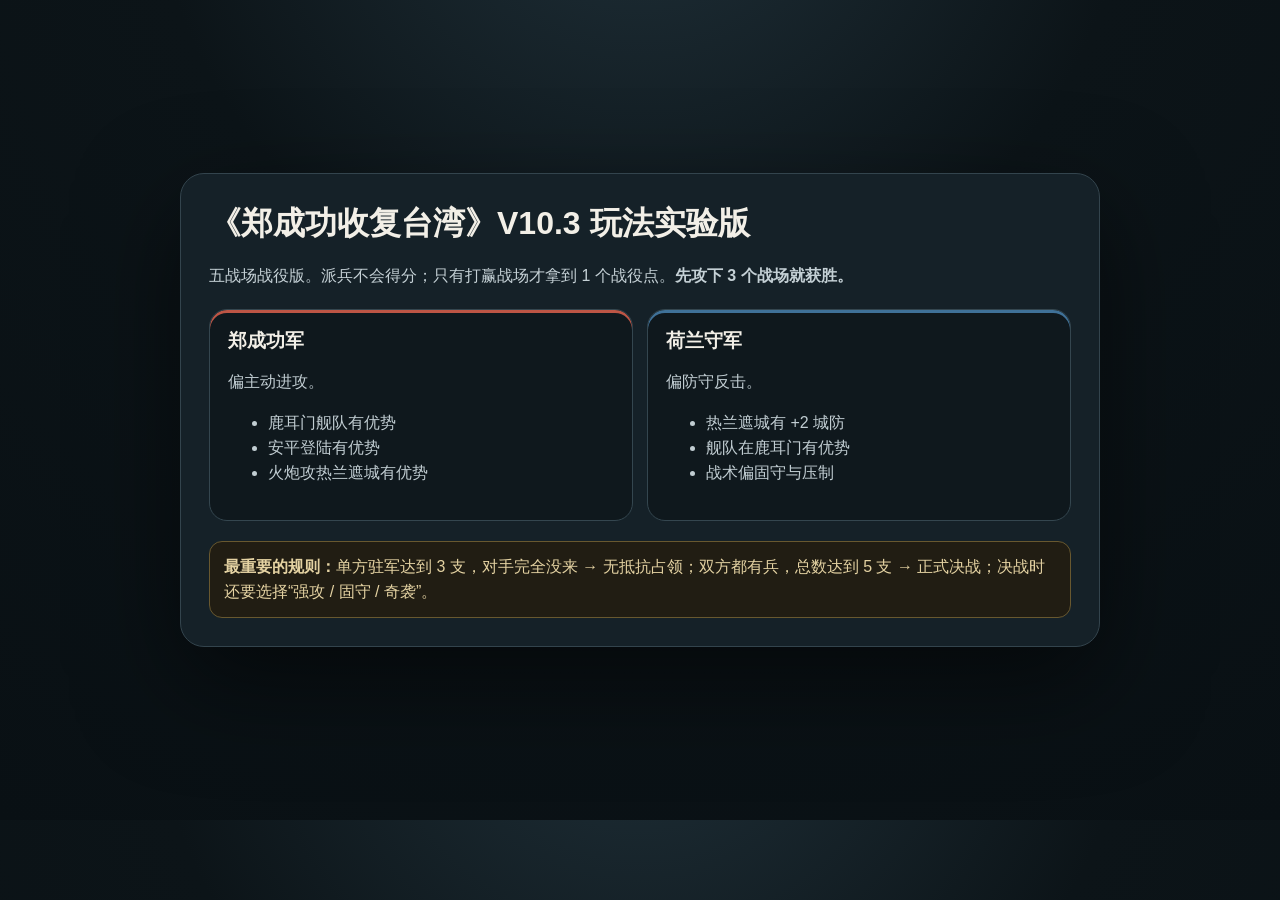
==== index.html @ 710b190f "Add V10.3 game page" ====
<!DOCTYPE html>
<html lang="zh-CN">
<head>
<meta charset="UTF-8">
<meta name="viewport" content="width=device-width,initial-scale=1,viewport-fit=cover">
<title>郑成功收复台湾｜V10.3 玩法实验版</title>
<link rel="stylesheet" href="style.css">
</head>
<body>
<div class="app">
<section id="selectScreen" class="screen active hero">
  <div class="startBox">
    <h1>《郑成功收复台湾》V10.3 玩法实验版</h1>
    <p class="lead">五战场战役版。派兵不会得分；只有打赢战场才拿到 1 个战役点。<b>先攻下 3 个战场就获胜。</b></p>
    <div class="factions">
      <div class="faction zheng" onclick="startGame('zheng')"><h3>郑成功军</h3><p>偏主动进攻。</p><ul><li>鹿耳门舰队有优势</li><li>安平登陆有优势</li><li>火炮攻热兰遮城有优势</li></ul></div>
      <div class="faction dutch" onclick="startGame('dutch')"><h3>荷兰守军</h3><p>偏防守反击。</p><ul><li>热兰遮城有 +2 城防</li><li>舰队在鹿耳门有优势</li><li>战术偏固守与压制</li></ul></div>
    </div>
    <div class="ruleStrip"><b>最重要的规则：</b>单方驻军达到 3 支，对手完全没来 → 无抵抗占领；双方都有兵，总数达到 5 支 → 正式决战；决战时还要选择“强攻 / 固守 / 奇袭”。</div>
  </div>
</section>

<section id="gameScreen" class="screen">
  <div class="topbar">
    <div class="title"><h1>郑成功收复台湾｜V10.3 玩法实验版</h1><p id="roleText"></p></div>
    <div class="topActions"><button class="btn" onclick="showRules()">怎么玩？</button><button class="btn" onclick="showDecks()">牌组一览</button><div id="roundBadge" class="badge"></div></div>
  </div>
  <div id="guide" class="guide"></div>
  <div class="layout">
    <aside class="panel left">
      <h3>你的战果</h3>
      <div class="statusRow"><span id="youName"></span><span id="youDeck"></span></div>
      <div id="youScore" class="score red">0 / 3</div>
      <div class="small">已攻下战场｜先到 3 获胜</div>
      <div class="tip"><b>得分：</b>驻军和争夺都不算分。只有战场结算胜利，才 +1 并永久入袋。</div>
      <div class="tip"><b>无人防守：</b>你独自在一个战场达到 3 支正面部队，立即拿下。</div>
      <div class="tip"><b>正式决战：</b>双方都有兵，正面部队合计达到 5 支，立即进入应战和战法选择。</div>
      <div class="specialBox"><div class="specialTitle">你的王牌</div><div id="playerTrumpName" class="small"></div><div id="playerTrumpState" class="specialState"></div><button id="trumpBtn" class="btn special" onclick="activateTrumpMode()" style="margin-top:6px">发动王牌</button></div>
      <div class="specialBox"><div class="specialTitle">你的战役奖励</div><div id="rewardState" class="specialState"></div><button id="freeMoveBtn" class="btn free" onclick="activateFreeMove()" style="margin-top:6px;display:none">使用免费调动</button></div>
      <div class="specialBox"><div class="specialTitle">你的伏兵</div><div id="playerAmbushState" class="specialState"></div></div>
      <button class="btn" onclick="resetGame()">重新开始</button>
    </aside>

    <main class="center">
      <div class="panel turnbox">
        <div><div id="turnText" class="turntext"></div><div id="phaseText" class="phase"></div></div>
        <div style="display:flex;gap:7px;align-items:center"><div class="apBox">行动点 <b id="apValue"></b></div><button id="endBtn" class="btn gold" onclick="endPlayerTurn()">结束回合</button></div>
      </div>
      <div id="message" class="message"></div>
      <div id="eventBar" class="eventBar quiet"></div>
      <div id="battlefields" class="battlefields"></div>
      <div class="panel">
        <div class="handHeader"><div><h3>你的手牌</h3><div id="handCount" class="small"></div></div><div id="selectedHint" class="small"></div></div>
        <div id="hand" class="hand"></div>
        <div class="actions">
          <button id="playBtn" class="btn primary" onclick="playSelected()">打出这张牌</button>
          <button id="ambushBtn" class="btn ambush" onclick="placePlayerAmbush()">设为伏兵</button>
          <button id="moveBtn" class="btn move" onclick="activateMoveMode()">调动部队</button>
          <button id="discardBtn" class="btn" onclick="discardSelected()">弃牌换1张</button>
        </div>
      </div>
    </main>

    <aside class="panel right">
      <h3>AI 战果</h3>
      <div class="statusRow"><span id="aiName"></span><span id="aiHand"></span></div>
      <div id="aiScore" class="score blue">0 / 3</div>
      <div class="small">已攻下战场</div>
      <div class="specialBox"><div class="specialTitle">AI 王牌</div><div id="aiTrumpState" class="specialState"></div></div>
      <div class="specialBox"><div class="specialTitle">AI 伏兵</div><div id="aiAmbushState" class="specialState"></div></div>
      <hr style="border-color:#2a3a42"><h3>战斗 / 行动记录</h3><div id="log" class="log"></div>
    </aside>
  </div>
</section>
</div>

<div id="rulesModal" class="modal"><div class="modalbox">
  <h2>V10 规则</h2>
  <p><b>五大战场：</b>鹿耳门、安平、北线尾、台南城、热兰遮城。每个战场 1 点，先拿 3 点获胜。</p>
  <p><b>驻军：</b>只有一方在场时，达到 3 支正面部队 → 无抵抗占领。</p>
  <p><b>争夺：</b>双方都有部队时，总数达到 5 支 → 正式决战。</p>
  <p><b>正式决战：</b>先给未触发第5支的一方一次免费应战，然后双方秘密选择战法：</p>
  <div class="ruleStrip">强攻 克 固守｜固守 克 奇袭｜奇袭 克 强攻｜克制成功 +2 战力</div>
  <p><b>胜利后：</b>得到 1 个战役点、获得该战场奖励、战场永久封锁。</p>
  <p><b>战场奖励：</b><br>鹿耳门：立即抽2张；安平：下回合3行动点；北线尾：免费调动1次；台南城：获得1张部队牌；热兰遮城：获得一次决战+2军械标记。</p>
  <p><b>手牌节奏：</b>开局4张；每回合开始抽2张；手牌上限6张。这样通常是“用2张 → 下回合补2张”，减少囤牌。</p>
  <p><b>最多10回合：</b>第10回合结束后，仍有部队的战场强制结算。若极端情况下仍 2:2 且第五战场无人争夺，则比较双方手牌中的部队总战力。</p>
  <button class="btn primary" onclick="hideRules()">知道了</button>
</div></div>

<div id="reactionModal" class="modal"><div class="modalbox">
  <h2>⚔ 决战前：应战机会</h2>
  <p id="reactionText" class="lead"></p>
  <div id="reactionList" class="reactionList"></div>
  <button class="btn" onclick="skipReaction()">不出牌，进入战法选择</button>
</div></div>

<div id="battleModal" class="modal"><div class="modalbox">
  <div id="battleChoose">
    <h2 id="battleTitle">选择决战战法</h2>
    <p class="lead">AI 已经秘密选择。你选一种战法，再同时揭晓。</p>
    <div class="choiceGrid">
      <button class="choice" onclick="chooseBattleTactic('assault')"><b>强攻</b><span>克制：固守</span></button>
      <button class="choice" onclick="chooseBattleTactic('defend')"><b>固守</b><span>克制：奇袭</span></button>
      <button class="choice" onclick="chooseBattleTactic('raid')"><b>奇袭</b><span>克制：强攻</span></button>
    </div>
    <div id="arsenalBox" class="arsenalToggle" style="display:none"><input id="arsenalCheck" type="checkbox"><label for="arsenalCheck">使用“军械 +2”标记（本次决战 +2，用后消失）</label></div>
  </div>
  <div id="battleResult" style="display:none"></div>
</div></div>

<div id="deckModal" class="modal"><div class="modalbox">
  <h2>V10.1 试玩牌组</h2>
  <p class="lead">现在先用这套牌测试“好不好玩”。每方主牌 17 张：12 张部队 + 5 张战术；王牌独立放在牌库外。</p>
  <h3>郑成功军｜12 部队 + 5 战术</h3>
  <div class="battleResult">
    <b>义勇军 ×4</b>｜战力1｜步兵，台南城额外 +1<br>
    <b>精锐步兵 ×3</b>｜战力2｜北线尾额外 +1；同时属于步兵，可享台南城地形<br>
    <b>水师舰队 ×3</b>｜战力3｜舰队，鹿耳门额外 +1<br>
    <b>火炮营 ×2</b>｜战力3｜火炮，热兰遮城额外 +1<br><br>
    <b>北线突击 ×1</b>｜仅北线尾，己方 +2<br>
    <b>强行登陆 ×1</b>｜安平郑军 +2<br>
    <b>炮火轰城 ×1</b>｜热兰遮城荷军 -2<br>
    <b>调虎离山 ×1</b>｜移除敌方基础战力最低的1支部队<br>
    <b>增援 ×1</b>｜本战场临时 +1 战力，不算正面部队
  </div>
  <h3 style="margin-top:14px">荷兰守军｜12 部队 + 5 战术</h3>
  <div class="battleResult">
    <b>守备步兵 ×4</b>｜战力2｜步兵，台南城额外 +1<br>
    <b>火枪队 ×3</b>｜战力2｜北线尾额外 +1<br>
    <b>荷兰舰队 ×3</b>｜战力3｜舰队，鹿耳门额外 +1<br>
    <b>城防炮台 ×2</b>｜战力3｜热兰遮城另有固定城防 +2<br><br>
    <b>城墙加固 ×1</b>｜己方 +2<br>
    <b>北线阻击 ×1</b>｜仅北线尾，敌军 -2<br>
    <b>海上封锁 ×1</b>｜鹿耳门郑军 -2<br>
    <b>反击 ×1</b>｜争夺中荷军 +3<br>
    <b>增援守军 ×1</b>｜本战场临时 +1 战力，不算正面部队
  </div>
  <div class="ruleStrip" style="margin-top:14px"><b>王牌：</b>国姓爷亲征＝郑军本次决战总共 +3 战力；总督死守＝荷军 +3，并清除荷军受到的战术压制。两张王牌都不进入普通牌库。</div>
  <button class="btn primary" style="margin-top:12px" onclick="hideDecks()">关闭</button>
</div></div>

<div id="resultModal" class="modal"><div class="modalbox">
  <h2 id="resultTitle"></h2><div id="resultScore" class="bigResult"></div><p id="resultText" class="lead"></p>
  <button class="btn primary" onclick="resetGame()">再玩一局</button>
</div></div>

<script src="game-core.js"></script>
<script src="game-1.js"></script>
<script src="game-2.js"></script>
<script src="game-3.js"></script>
<script src="game-4.js"></script>
<script src="game-5.js"></script>
<script src="game-6.js"></script>
<script src="game-7.js"></script>
</body>
</html>
---- style.css ----
:root{
  --bg:#0b1216;--panel:#151f25;--panel2:#0f171c;--line:#33444d;--text:#f2efe7;--muted:#aab7bd;
  --gold:#d5af5b;--red:#bd5545;--blue:#3f7198;--green:#4d745d;--amber:#b78043;--purple:#66527e;
}
*{box-sizing:border-box}
body{margin:0;background:radial-gradient(circle at 50% -20%,#20313a 0,#0c1418 42%,#091014 100%);color:var(--text);
font-family:-apple-system,BlinkMacSystemFont,"Segoe UI","PingFang SC","Microsoft YaHei",sans-serif}
button{font:inherit}
.app{max-width:1380px;margin:auto;padding:14px}
.screen{display:none}.screen.active{display:block}.screen.active.hero{display:grid}
.hero{min-height:88vh;place-items:center}
.startBox{width:min(920px,100%);background:#152128;border:1px solid var(--line);border-radius:24px;padding:28px;box-shadow:0 35px 100px #0008}
.startBox h1{margin:0 0 8px;font-size:32px}.lead{color:#c4d0d5;line-height:1.7}
.factions{display:grid;grid-template-columns:1fr 1fr;gap:14px;margin:20px 0}
.faction{background:#0f181d;border:1px solid #34464f;border-radius:18px;padding:18px;cursor:pointer;transition:.15s}
.faction:hover{transform:translateY(-2px);border-color:#697d87}.faction.zheng{box-shadow:inset 0 3px var(--red)}.faction.dutch{box-shadow:inset 0 3px var(--blue)}
.faction h3{margin:0 0 7px}.faction p,.faction li{color:#c1cdd2;line-height:1.55}
.ruleStrip{background:#211d13;border:1px solid #68582f;border-radius:13px;padding:12px 14px;color:#e4d2a2;line-height:1.6}
.topbar{display:flex;justify-content:space-between;align-items:center;gap:10px;margin-bottom:10px}
.title h1{margin:0;font-size:24px}.title p{margin:4px 0 0;color:var(--muted);font-size:12px}
.topActions{display:flex;gap:8px;align-items:center}.badge{background:#10191e;border:1px solid var(--line);border-radius:999px;padding:8px 11px;font-size:12px}
.btn{border:1px solid #4b5d66;background:#25363e;color:#fff;padding:9px 12px;border-radius:10px;cursor:pointer}
.btn:hover:not(:disabled){filter:brightness(1.1)}.btn:disabled{opacity:.35;cursor:not-allowed}
.btn.primary{background:#913e33;border-color:#b65b4e}.btn.gold{background:#695329;border-color:#9a773b}.btn.special{background:#684929;border-color:#997149}
.btn.ambush{background:#433557;border-color:#6d598c}.btn.move{background:#294651;border-color:#4b7383}.btn.free{background:#365740;border-color:#5d8268}
.guide{display:grid;grid-template-columns:repeat(4,1fr);gap:7px;margin-bottom:10px}
.guideStep{background:#10191e;border:1px solid #2c3d45;border-radius:9px;padding:7px 9px;color:#7f9098;font-size:10px}
.guideStep b{display:block}.guideStep.active{color:#f1d38c;border-color:#9b7b3d;background:#282216}.guideStep.done{color:#b7dbc2;border-color:#456655}
.layout{display:grid;grid-template-columns:238px 1fr 238px;gap:11px}
.panel{background:#152128;border:1px solid var(--line);border-radius:15px;padding:12px}
.panel h3{margin:0 0 8px;font-size:15px}
.statusRow{display:flex;justify-content:space-between;gap:6px;font-size:11px}.score{font-size:30px;font-weight:900;margin:3px 0}
.score.red{color:#e77e6e}.score.blue{color:#7cb0d6}.small{font-size:11px;color:var(--muted);line-height:1.5}
.tip,.specialBox{background:#0e171b;border:1px solid #2d4048;border-radius:11px;padding:9px;margin:8px 0;font-size:11px;line-height:1.55;color:#c3ced3}
.specialTitle{font-weight:800;color:#eef1ef}.specialState{margin-top:4px;color:#aebcc3}
.center{display:flex;flex-direction:column;gap:9px}
.turnbox{display:flex;justify-content:space-between;align-items:center;gap:8px}
.turntext{font-weight:900;font-size:17px}.phase{font-size:11px;color:var(--muted);margin-top:3px}
.apBox{display:flex;align-items:center;gap:6px;padding:7px 9px;border-radius:10px;background:#231d11;border:1px solid #705b2f;font-size:11px}.apBox b{font-size:17px;color:#f0d18a}
.message{background:#0e171b;border:1px solid #2c3e46;border-radius:11px;padding:10px 12px;min-height:44px;line-height:1.55;font-size:12px}
.eventBar{display:flex;justify-content:space-between;gap:10px;align-items:center;background:#2a2415;border:1px solid #6d5a30;border-radius:11px;padding:9px 11px}
.eventBar.quiet{background:#0f181d;border-color:#2c3d45}.eventText{font-size:11px;color:#d3dde1;line-height:1.45}
.battlefields{display:grid;grid-template-columns:repeat(5,minmax(145px,1fr));gap:8px}
.field{min-height:260px;background:linear-gradient(180deg,#1a2830,#111a20);border:1px solid #34464f;border-radius:14px;padding:10px;position:relative;cursor:pointer;transition:.12s}
.field:hover:not(.resolved){border-color:#6b808b}.field.selected{outline:2px solid var(--gold)}.field.invalid{opacity:.48}.field.resolved{background:linear-gradient(180deg,#183128,#101a16);border-color:#507560;cursor:not-allowed}
.field h4{margin:0 0 4px;font-size:15px;padding-right:65px}.point{position:absolute;right:8px;top:8px;border:1px solid #586870;border-radius:999px;padding:3px 6px;font-size:9px;color:#e2d6ad}
.effect{min-height:46px;color:#b9c6cb;font-size:10px;line-height:1.45}.reward{margin:6px 0;padding:5px 6px;border-radius:7px;background:#211d12;border:1px solid #5c4e2d;color:#dec989;font-size:9px;line-height:1.4}
.state{margin:7px 0;padding:6px 7px;border-radius:8px;border:1px solid #3b4d55;font-size:10px;font-weight:800}
.state.unresolved{color:#98a7ad}.state.garrison{color:#c6d7de}.state.contested{color:#f1c98a;background:#292116;border-color:#825f35}.state.resolved{color:#bce0c7;background:#13251b;border-color:#4e725c}
.meterTop{display:flex;justify-content:space-between;font-size:9px;color:#91a2aa}.meter{height:5px;border-radius:99px;background:#25343c;overflow:hidden;margin-top:4px}.meter span{display:block;height:100%;background:#b8954e}
.army{border-top:1px solid #293942;margin-top:7px;padding-top:5px}.armyline{display:flex;justify-content:space-between;font-size:10px;margin:4px 0}.pips{display:flex;flex-wrap:wrap;gap:3px;min-height:20px}
.pip{font-size:8px;padding:4px 5px;border-radius:6px}.pip.zheng{background:#76392f}.pip.dutch{background:#2c5675}.pip.moveable{outline:2px solid #d6b459;cursor:pointer}
.tags{display:flex;flex-wrap:wrap;gap:3px;margin:5px 0}.tag{font-size:8px;padding:4px 5px;border:1px solid #53646c;border-radius:6px;background:#0f181d}.ambushTag{border-color:#6d5a88;color:#d4c6e7}
.warn{color:#f2aa7e;font-size:9px;font-weight:800;margin-top:5px}.lock{font-size:24px;text-align:center;margin:14px 0 4px}.winner{text-align:center;font-weight:900;font-size:17px}
.handHeader{display:flex;justify-content:space-between;gap:8px;align-items:center}.hand{display:grid;grid-template-columns:repeat(5,minmax(105px,1fr));gap:7px}
.card{background:#f0eadb;color:#172027;border:2px solid transparent;border-radius:11px;padding:8px;min-height:136px;cursor:pointer;position:relative}
.card:hover{transform:translateY(-2px)}.card.selected{border-color:#d1aa50;box-shadow:0 0 0 2px #2d250f}.card .type{font-size:9px;color:#637077}.card h5{margin:6px 0 4px;font-size:14px}.card p{margin:0;font-size:10px;line-height:1.45;color:#3d484e}.hint{font-size:8px;color:#727d82;margin-top:6px}
.power{position:absolute;right:7px;bottom:7px;background:#1d292f;color:#fff;border-radius:7px;padding:4px 6px;font-size:8px}.power b{font-size:13px}
.actions{display:flex;gap:6px;flex-wrap:wrap;margin-top:8px}
.log{height:285px;overflow:auto;background:#0e171b;border-radius:9px;padding:7px;font-size:9px;line-height:1.5}.log div{padding:4px 0;border-bottom:1px solid #1c2a31}
.modal{position:fixed;inset:0;background:#000c;display:none;place-items:center;padding:14px;z-index:30}.modal.show{display:grid}.modalbox{width:min(640px,100%);max-height:90vh;overflow:auto;background:#17242b;border:1px solid #53656e;border-radius:17px;padding:18px}
.modalbox h2{margin:0 0 10px}.choiceGrid{display:grid;grid-template-columns:repeat(3,1fr);gap:8px;margin:12px 0}.choice{padding:15px 8px;border-radius:11px;border:1px solid #50636d;background:#10191e;color:white;cursor:pointer}.choice b{display:block;font-size:17px}.choice span{font-size:10px;color:#aebbc1}
.choice:hover{border-color:#d3ad59}.reactionList{display:grid;gap:7px;margin:10px 0}.reactionCard{border:1px solid #566a73;background:#0f181d;color:#fff;padding:10px;border-radius:9px;cursor:pointer;text-align:left}
.battleResult{background:#0f181d;border:1px solid #344750;border-radius:11px;padding:12px;line-height:1.65}.bigResult{font-size:24px;font-weight:900;margin:8px 0}.arsenalToggle{display:flex;gap:8px;align-items:center;padding:9px;border:1px solid #725f33;background:#211c11;border-radius:10px;margin:9px 0}
@media(max-width:1120px){.layout{grid-template-columns:1fr}.left,.right{order:2}.center{order:1}.battlefields{grid-template-columns:repeat(3,1fr)}}
@media(max-width:700px){.app{padding:8px}.topbar{align-items:flex-start;flex-direction:column}.factions{grid-template-columns:1fr}.battlefields{grid-template-columns:repeat(2,1fr)}.hand{grid-template-columns:repeat(2,1fr)}.guide{grid-template-columns:repeat(2,1fr)}.choiceGrid{grid-template-columns:1fr}}
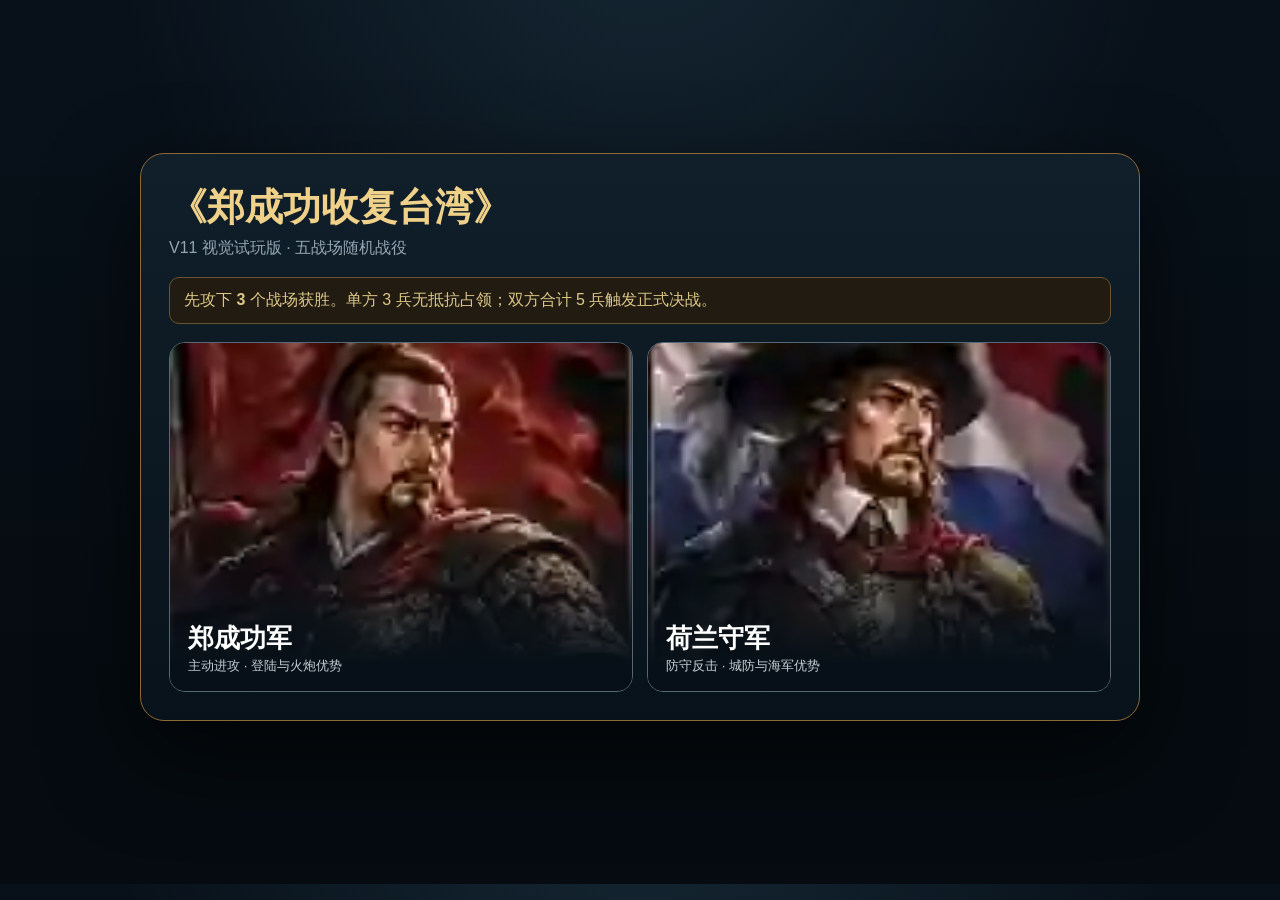
==== commit 6104eea0: "Deploy V11 visual playtest with randomized battlefields" ====
--- a/index.html
+++ b/index.html
@@ -3,155 +3,69 @@
 <head>
 <meta charset="UTF-8">
 <meta name="viewport" content="width=device-width,initial-scale=1,viewport-fit=cover">
-<title>郑成功收复台湾｜V10.3 玩法实验版</title>
+<title>郑成功收复台湾｜V11 视觉试玩版</title>
 <link rel="stylesheet" href="style.css">
 </head>
 <body>
-<div class="app">
-<section id="selectScreen" class="screen active hero">
-  <div class="startBox">
-    <h1>《郑成功收复台湾》V10.3 玩法实验版</h1>
-    <p class="lead">五战场战役版。派兵不会得分；只有打赢战场才拿到 1 个战役点。<b>先攻下 3 个战场就获胜。</b></p>
-    <div class="factions">
-      <div class="faction zheng" onclick="startGame('zheng')"><h3>郑成功军</h3><p>偏主动进攻。</p><ul><li>鹿耳门舰队有优势</li><li>安平登陆有优势</li><li>火炮攻热兰遮城有优势</li></ul></div>
-      <div class="faction dutch" onclick="startGame('dutch')"><h3>荷兰守军</h3><p>偏防守反击。</p><ul><li>热兰遮城有 +2 城防</li><li>舰队在鹿耳门有优势</li><li>战术偏固守与压制</li></ul></div>
+<div class="app-shell">
+<section id="startScreen" class="start-screen">
+  <div class="start-card">
+    <div class="start-title">《郑成功收复台湾》</div>
+    <div class="start-sub">V11 视觉试玩版 · 五战场随机战役</div>
+    <div class="start-rule">先攻下 <b>3</b> 个战场获胜。单方 3 兵无抵抗占领；双方合计 5 兵触发正式决战。</div>
+    <div class="faction-select">
+      <button class="faction-choice zheng" onclick="startGame('zheng')"><div class="start-portrait sprite" data-sprite="zheng"></div><span><b>郑成功军</b><small>主动进攻 · 登陆与火炮优势</small></span></button>
+      <button class="faction-choice dutch" onclick="startGame('dutch')"><div class="start-portrait sprite" data-sprite="dutch"></div><span><b>荷兰守军</b><small>防守反击 · 城防与海军优势</small></span></button>
     </div>
-    <div class="ruleStrip"><b>最重要的规则：</b>单方驻军达到 3 支，对手完全没来 → 无抵抗占领；双方都有兵，总数达到 5 支 → 正式决战；决战时还要选择“强攻 / 固守 / 奇袭”。</div>
   </div>
 </section>
 
-<section id="gameScreen" class="screen">
-  <div class="topbar">
-    <div class="title"><h1>郑成功收复台湾｜V10.3 玩法实验版</h1><p id="roleText"></p></div>
-    <div class="topActions"><button class="btn" onclick="showRules()">怎么玩？</button><button class="btn" onclick="showDecks()">牌组一览</button><div id="roundBadge" class="badge"></div></div>
-  </div>
-  <div id="guide" class="guide"></div>
-  <div class="layout">
-    <aside class="panel left">
-      <h3>你的战果</h3>
-      <div class="statusRow"><span id="youName"></span><span id="youDeck"></span></div>
-      <div id="youScore" class="score red">0 / 3</div>
-      <div class="small">已攻下战场｜先到 3 获胜</div>
-      <div class="tip"><b>得分：</b>驻军和争夺都不算分。只有战场结算胜利，才 +1 并永久入袋。</div>
-      <div class="tip"><b>无人防守：</b>你独自在一个战场达到 3 支正面部队，立即拿下。</div>
-      <div class="tip"><b>正式决战：</b>双方都有兵，正面部队合计达到 5 支，立即进入应战和战法选择。</div>
-      <div class="specialBox"><div class="specialTitle">你的王牌</div><div id="playerTrumpName" class="small"></div><div id="playerTrumpState" class="specialState"></div><button id="trumpBtn" class="btn special" onclick="activateTrumpMode()" style="margin-top:6px">发动王牌</button></div>
-      <div class="specialBox"><div class="specialTitle">你的战役奖励</div><div id="rewardState" class="specialState"></div><button id="freeMoveBtn" class="btn free" onclick="activateFreeMove()" style="margin-top:6px;display:none">使用免费调动</button></div>
-      <div class="specialBox"><div class="specialTitle">你的伏兵</div><div id="playerAmbushState" class="specialState"></div></div>
-      <button class="btn" onclick="resetGame()">重新开始</button>
-    </aside>
+<section id="gameScreen" class="game-screen hidden">
+<header class="topbar">
+  <div class="brand"><div class="brand-title">郑成功收复台湾</div><div class="brand-sub">V11 视觉试玩版</div></div>
+  <div id="flow" class="flow"></div>
+  <div class="top-actions"><button class="ghost-btn" onclick="showRules()">怎么玩</button><button class="ghost-btn" onclick="showDecks()">牌组一览</button><button class="gold-btn" onclick="resetGame()">重新开始</button></div>
+</header>
 
-    <main class="center">
-      <div class="panel turnbox">
-        <div><div id="turnText" class="turntext"></div><div id="phaseText" class="phase"></div></div>
-        <div style="display:flex;gap:7px;align-items:center"><div class="apBox">行动点 <b id="apValue"></b></div><button id="endBtn" class="btn gold" onclick="endPlayerTurn()">结束回合</button></div>
-      </div>
-      <div id="message" class="message"></div>
-      <div id="eventBar" class="eventBar quiet"></div>
-      <div id="battlefields" class="battlefields"></div>
-      <div class="panel">
-        <div class="handHeader"><div><h3>你的手牌</h3><div id="handCount" class="small"></div></div><div id="selectedHint" class="small"></div></div>
-        <div id="hand" class="hand"></div>
-        <div class="actions">
-          <button id="playBtn" class="btn primary" onclick="playSelected()">打出这张牌</button>
-          <button id="ambushBtn" class="btn ambush" onclick="placePlayerAmbush()">设为伏兵</button>
-          <button id="moveBtn" class="btn move" onclick="activateMoveMode()">调动部队</button>
-          <button id="discardBtn" class="btn" onclick="discardSelected()">弃牌换1张</button>
-        </div>
-      </div>
-    </main>
+<main class="game-grid">
+  <aside class="side-panel player-panel">
+    <div class="panel-label">你的阵营</div>
+    <div class="hero-card"><div id="playerHero" class="hero-img sprite"></div><div class="hero-gradient"></div><div class="hero-copy"><div id="playerName" class="hero-name"></div><div id="playerDesc" class="hero-desc"></div><div class="score-line"><strong id="playerScore">0 / 3</strong><span>已攻下战场</span></div></div></div>
+    <div class="info-card"><h3>你的牌库</h3><p id="playerPiles"></p></div>
+    <div class="info-card"><div class="icon-title"><span class="round-icon">★</span><div><h3>你的王牌</h3><p id="playerTrumpText"></p><button id="trumpBtn" class="mini-btn" onclick="toggleTrump()">发动王牌</button></div></div></div>
+    <div class="info-card"><div class="icon-title"><span class="round-icon">✦</span><div><h3>你的战役奖励</h3><p id="rewardText"></p><button id="freeMoveBtn" class="mini-btn hidden" onclick="toggleFreeMove()">使用免费调动</button></div></div></div>
+    <div class="info-card"><div class="icon-title"><span class="round-icon">伏</span><div><h3>你的伏兵</h3><p id="ambushText"></p></div></div></div>
+  </aside>
 
-    <aside class="panel right">
-      <h3>AI 战果</h3>
-      <div class="statusRow"><span id="aiName"></span><span id="aiHand"></span></div>
-      <div id="aiScore" class="score blue">0 / 3</div>
-      <div class="small">已攻下战场</div>
-      <div class="specialBox"><div class="specialTitle">AI 王牌</div><div id="aiTrumpState" class="specialState"></div></div>
-      <div class="specialBox"><div class="specialTitle">AI 伏兵</div><div id="aiAmbushState" class="specialState"></div></div>
-      <hr style="border-color:#2a3a42"><h3>战斗 / 行动记录</h3><div id="log" class="log"></div>
-    </aside>
-  </div>
+  <section class="center-stage">
+    <section class="turn-strip"><div><div id="roundText" class="turn-kicker"></div><h2 id="turnText"></h2><p id="phaseText"></p></div><div class="turn-actions"><div class="ap-box">行动点 <strong id="apText"></strong></div><button id="endTurnBtn" class="dark-btn" onclick="endPlayerTurn()">结束回合</button></div></section>
+    <div id="message" class="message-box"></div>
+    <section id="eventBanner" class="event-banner"><div class="event-art sprite" data-sprite="event"></div><div class="event-overlay"></div><div class="event-copy"><div class="event-label">公共事件</div><h2 id="eventName"></h2><p id="eventText"></p></div><div class="event-rounds">3 / 6 / 9</div></section>
+    <section class="battle-section"><div class="section-head"><div><h2>五大战场</h2><p>每局重新随机排列；调动只能前往当前画面相邻战场。</p></div><div class="route-legend">← 相邻调动 →</div></div><div id="battlefieldGrid" class="battlefield-grid"></div></section>
+    <section class="hand-section"><div class="section-head"><div><h2>你的手牌</h2><p>开局4张，每回合抽2张，手牌上限6张。</p></div><div id="handCount" class="hand-counter"></div></div><div id="handGrid" class="hand-grid"></div><div class="action-row"><button id="playBtn" class="action-btn primary" onclick="playSelected()">打出这张牌</button><button id="ambushBtn" class="action-btn" onclick="setAmbush()"><span class="round-icon">伏</span>设为伏兵</button><button id="moveBtn" class="action-btn" onclick="toggleMove()">调动部队</button><button id="discardBtn" class="action-btn" onclick="discardSelected()">弃牌换1张</button></div></section>
+  </section>
+
+  <aside class="side-panel ai-panel">
+    <div class="panel-label">AI 对手</div>
+    <div class="hero-card compact"><div id="aiHero" class="hero-img sprite"></div><div class="hero-gradient"></div><div class="hero-copy"><div id="aiName" class="hero-name"></div><div id="aiDesc" class="hero-desc"></div><div class="score-line"><strong id="aiScore">0 / 3</strong><span>已攻下战场</span></div></div></div>
+    <div class="info-card"><h3>AI 状态</h3><p id="aiPiles"></p><p id="aiTrumpText"></p><p id="aiAmbushText"></p></div>
+    <div class="log-card"><div class="log-head"><h3>战斗 / 行动记录</h3><span>实时</span></div><div id="logList" class="log-list"></div></div>
+  </aside>
+</main>
 </section>
 </div>
 
-<div id="rulesModal" class="modal"><div class="modalbox">
-  <h2>V10 规则</h2>
-  <p><b>五大战场：</b>鹿耳门、安平、北线尾、台南城、热兰遮城。每个战场 1 点，先拿 3 点获胜。</p>
-  <p><b>驻军：</b>只有一方在场时，达到 3 支正面部队 → 无抵抗占领。</p>
-  <p><b>争夺：</b>双方都有部队时，总数达到 5 支 → 正式决战。</p>
-  <p><b>正式决战：</b>先给未触发第5支的一方一次免费应战，然后双方秘密选择战法：</p>
-  <div class="ruleStrip">强攻 克 固守｜固守 克 奇袭｜奇袭 克 强攻｜克制成功 +2 战力</div>
-  <p><b>胜利后：</b>得到 1 个战役点、获得该战场奖励、战场永久封锁。</p>
-  <p><b>战场奖励：</b><br>鹿耳门：立即抽2张；安平：下回合3行动点；北线尾：免费调动1次；台南城：获得1张部队牌；热兰遮城：获得一次决战+2军械标记。</p>
-  <p><b>手牌节奏：</b>开局4张；每回合开始抽2张；手牌上限6张。这样通常是“用2张 → 下回合补2张”，减少囤牌。</p>
-  <p><b>最多10回合：</b>第10回合结束后，仍有部队的战场强制结算。若极端情况下仍 2:2 且第五战场无人争夺，则比较双方手牌中的部队总战力。</p>
-  <button class="btn primary" onclick="hideRules()">知道了</button>
-</div></div>
+<div id="rulesModal" class="modal"><div class="modalbox"><h2>V11 试玩规则</h2><p>五个战场每局随机排列。每个战场 1 点，先拿下 3 个获胜。</p><p><b>无人防守：</b>单方正面部队达到3支，直接占领。</p><p><b>正式决战：</b>双方都有部队，合计达到5支后触发。未触发第5支的一方先有一次免费应战，再选择战法。</p><div class="rule-strip">强攻 克 固守｜固守 克 奇袭｜奇袭 克 强攻｜克制 +2</div><p>伏兵不计入3/5支触发数；第3/6/9回合翻公共事件；最多10回合。</p><button class="gold-btn" onclick="hideModal('rulesModal')">知道了</button></div></div>
+<div id="deckModal" class="modal"><div class="modalbox"><h2>牌组一览</h2><div id="deckContent"></div><button class="gold-btn" onclick="hideModal('deckModal')">关闭</button></div></div>
+<div id="reactionModal" class="modal"><div class="modalbox"><h2>决战前：免费应战</h2><p id="reactionText"></p><div id="reactionOptions"></div><button class="ghost-btn" onclick="skipReaction()">不应战，进入战法选择</button></div></div>
+<div id="battleModal" class="modal"><div class="modalbox"><div id="battleChoice"><h2 id="battleTitle">选择决战战法</h2><div class="choice-grid"><button onclick="chooseBattleTactic('assault')"><b>强攻</b><small>克固守</small></button><button onclick="chooseBattleTactic('defend')"><b>固守</b><small>克奇袭</small></button><button onclick="chooseBattleTactic('raid')"><b>奇袭</b><small>克强攻</small></button></div><label id="arsenalLabel" class="arsenal-label"><input id="arsenalCheck" type="checkbox"> 使用军械 +2 标记</label></div><div id="battleResult" class="hidden"></div></div></div>
+<div id="resultModal" class="modal"><div class="modalbox result-box"><h2 id="resultTitle"></h2><div id="resultScore" class="result-score"></div><p id="resultText"></p><button class="gold-btn" onclick="resetGame()">再玩一局</button></div></div>
 
-<div id="reactionModal" class="modal"><div class="modalbox">
-  <h2>⚔ 决战前：应战机会</h2>
-  <p id="reactionText" class="lead"></p>
-  <div id="reactionList" class="reactionList"></div>
-  <button class="btn" onclick="skipReaction()">不出牌，进入战法选择</button>
-</div></div>
-
-<div id="battleModal" class="modal"><div class="modalbox">
-  <div id="battleChoose">
-    <h2 id="battleTitle">选择决战战法</h2>
-    <p class="lead">AI 已经秘密选择。你选一种战法，再同时揭晓。</p>
-    <div class="choiceGrid">
-      <button class="choice" onclick="chooseBattleTactic('assault')"><b>强攻</b><span>克制：固守</span></button>
-      <button class="choice" onclick="chooseBattleTactic('defend')"><b>固守</b><span>克制：奇袭</span></button>
-      <button class="choice" onclick="chooseBattleTactic('raid')"><b>奇袭</b><span>克制：强攻</span></button>
-    </div>
-    <div id="arsenalBox" class="arsenalToggle" style="display:none"><input id="arsenalCheck" type="checkbox"><label for="arsenalCheck">使用“军械 +2”标记（本次决战 +2，用后消失）</label></div>
-  </div>
-  <div id="battleResult" style="display:none"></div>
-</div></div>
-
-<div id="deckModal" class="modal"><div class="modalbox">
-  <h2>V10.1 试玩牌组</h2>
-  <p class="lead">现在先用这套牌测试“好不好玩”。每方主牌 17 张：12 张部队 + 5 张战术；王牌独立放在牌库外。</p>
-  <h3>郑成功军｜12 部队 + 5 战术</h3>
-  <div class="battleResult">
-    <b>义勇军 ×4</b>｜战力1｜步兵，台南城额外 +1<br>
-    <b>精锐步兵 ×3</b>｜战力2｜北线尾额外 +1；同时属于步兵，可享台南城地形<br>
-    <b>水师舰队 ×3</b>｜战力3｜舰队，鹿耳门额外 +1<br>
-    <b>火炮营 ×2</b>｜战力3｜火炮，热兰遮城额外 +1<br><br>
-    <b>北线突击 ×1</b>｜仅北线尾，己方 +2<br>
-    <b>强行登陆 ×1</b>｜安平郑军 +2<br>
-    <b>炮火轰城 ×1</b>｜热兰遮城荷军 -2<br>
-    <b>调虎离山 ×1</b>｜移除敌方基础战力最低的1支部队<br>
-    <b>增援 ×1</b>｜本战场临时 +1 战力，不算正面部队
-  </div>
-  <h3 style="margin-top:14px">荷兰守军｜12 部队 + 5 战术</h3>
-  <div class="battleResult">
-    <b>守备步兵 ×4</b>｜战力2｜步兵，台南城额外 +1<br>
-    <b>火枪队 ×3</b>｜战力2｜北线尾额外 +1<br>
-    <b>荷兰舰队 ×3</b>｜战力3｜舰队，鹿耳门额外 +1<br>
-    <b>城防炮台 ×2</b>｜战力3｜热兰遮城另有固定城防 +2<br><br>
-    <b>城墙加固 ×1</b>｜己方 +2<br>
-    <b>北线阻击 ×1</b>｜仅北线尾，敌军 -2<br>
-    <b>海上封锁 ×1</b>｜鹿耳门郑军 -2<br>
-    <b>反击 ×1</b>｜争夺中荷军 +3<br>
-    <b>增援守军 ×1</b>｜本战场临时 +1 战力，不算正面部队
-  </div>
-  <div class="ruleStrip" style="margin-top:14px"><b>王牌：</b>国姓爷亲征＝郑军本次决战总共 +3 战力；总督死守＝荷军 +3，并清除荷军受到的战术压制。两张王牌都不进入普通牌库。</div>
-  <button class="btn primary" style="margin-top:12px" onclick="hideDecks()">关闭</button>
-</div></div>
-
-<div id="resultModal" class="modal"><div class="modalbox">
-  <h2 id="resultTitle"></h2><div id="resultScore" class="bigResult"></div><p id="resultText" class="lead"></p>
-  <button class="btn primary" onclick="resetGame()">再玩一局</button>
-</div></div>
-
-<script src="game-core.js"></script>
-<script src="game-1.js"></script>
-<script src="game-2.js"></script>
-<script src="game-3.js"></script>
-<script src="game-4.js"></script>
-<script src="game-5.js"></script>
-<script src="game-6.js"></script>
-<script src="game-7.js"></script>
+<script src="sprite-data-1.js"></script>
+<script src="sprite-data-2.js"></script>
+<script src="sprite-data-3.js"></script>
+<script src="sprite-data-4.js"></script>
+<script src="engine.js"></script>
+<script src="app.js"></script>
 </body>
 </html>
--- a/style.css
+++ b/style.css
@@ -1,66 +1,4 @@
-:root{
-  --bg:#0b1216;--panel:#151f25;--panel2:#0f171c;--line:#33444d;--text:#f2efe7;--muted:#aab7bd;
-  --gold:#d5af5b;--red:#bd5545;--blue:#3f7198;--green:#4d745d;--amber:#b78043;--purple:#66527e;
-}
-*{box-sizing:border-box}
-body{margin:0;background:radial-gradient(circle at 50% -20%,#20313a 0,#0c1418 42%,#091014 100%);color:var(--text);
-font-family:-apple-system,BlinkMacSystemFont,"Segoe UI","PingFang SC","Microsoft YaHei",sans-serif}
-button{font:inherit}
-.app{max-width:1380px;margin:auto;padding:14px}
-.screen{display:none}.screen.active{display:block}.screen.active.hero{display:grid}
-.hero{min-height:88vh;place-items:center}
-.startBox{width:min(920px,100%);background:#152128;border:1px solid var(--line);border-radius:24px;padding:28px;box-shadow:0 35px 100px #0008}
-.startBox h1{margin:0 0 8px;font-size:32px}.lead{color:#c4d0d5;line-height:1.7}
-.factions{display:grid;grid-template-columns:1fr 1fr;gap:14px;margin:20px 0}
-.faction{background:#0f181d;border:1px solid #34464f;border-radius:18px;padding:18px;cursor:pointer;transition:.15s}
-.faction:hover{transform:translateY(-2px);border-color:#697d87}.faction.zheng{box-shadow:inset 0 3px var(--red)}.faction.dutch{box-shadow:inset 0 3px var(--blue)}
-.faction h3{margin:0 0 7px}.faction p,.faction li{color:#c1cdd2;line-height:1.55}
-.ruleStrip{background:#211d13;border:1px solid #68582f;border-radius:13px;padding:12px 14px;color:#e4d2a2;line-height:1.6}
-.topbar{display:flex;justify-content:space-between;align-items:center;gap:10px;margin-bottom:10px}
-.title h1{margin:0;font-size:24px}.title p{margin:4px 0 0;color:var(--muted);font-size:12px}
-.topActions{display:flex;gap:8px;align-items:center}.badge{background:#10191e;border:1px solid var(--line);border-radius:999px;padding:8px 11px;font-size:12px}
-.btn{border:1px solid #4b5d66;background:#25363e;color:#fff;padding:9px 12px;border-radius:10px;cursor:pointer}
-.btn:hover:not(:disabled){filter:brightness(1.1)}.btn:disabled{opacity:.35;cursor:not-allowed}
-.btn.primary{background:#913e33;border-color:#b65b4e}.btn.gold{background:#695329;border-color:#9a773b}.btn.special{background:#684929;border-color:#997149}
-.btn.ambush{background:#433557;border-color:#6d598c}.btn.move{background:#294651;border-color:#4b7383}.btn.free{background:#365740;border-color:#5d8268}
-.guide{display:grid;grid-template-columns:repeat(4,1fr);gap:7px;margin-bottom:10px}
-.guideStep{background:#10191e;border:1px solid #2c3d45;border-radius:9px;padding:7px 9px;color:#7f9098;font-size:10px}
-.guideStep b{display:block}.guideStep.active{color:#f1d38c;border-color:#9b7b3d;background:#282216}.guideStep.done{color:#b7dbc2;border-color:#456655}
-.layout{display:grid;grid-template-columns:238px 1fr 238px;gap:11px}
-.panel{background:#152128;border:1px solid var(--line);border-radius:15px;padding:12px}
-.panel h3{margin:0 0 8px;font-size:15px}
-.statusRow{display:flex;justify-content:space-between;gap:6px;font-size:11px}.score{font-size:30px;font-weight:900;margin:3px 0}
-.score.red{color:#e77e6e}.score.blue{color:#7cb0d6}.small{font-size:11px;color:var(--muted);line-height:1.5}
-.tip,.specialBox{background:#0e171b;border:1px solid #2d4048;border-radius:11px;padding:9px;margin:8px 0;font-size:11px;line-height:1.55;color:#c3ced3}
-.specialTitle{font-weight:800;color:#eef1ef}.specialState{margin-top:4px;color:#aebcc3}
-.center{display:flex;flex-direction:column;gap:9px}
-.turnbox{display:flex;justify-content:space-between;align-items:center;gap:8px}
-.turntext{font-weight:900;font-size:17px}.phase{font-size:11px;color:var(--muted);margin-top:3px}
-.apBox{display:flex;align-items:center;gap:6px;padding:7px 9px;border-radius:10px;background:#231d11;border:1px solid #705b2f;font-size:11px}.apBox b{font-size:17px;color:#f0d18a}
-.message{background:#0e171b;border:1px solid #2c3e46;border-radius:11px;padding:10px 12px;min-height:44px;line-height:1.55;font-size:12px}
-.eventBar{display:flex;justify-content:space-between;gap:10px;align-items:center;background:#2a2415;border:1px solid #6d5a30;border-radius:11px;padding:9px 11px}
-.eventBar.quiet{background:#0f181d;border-color:#2c3d45}.eventText{font-size:11px;color:#d3dde1;line-height:1.45}
-.battlefields{display:grid;grid-template-columns:repeat(5,minmax(145px,1fr));gap:8px}
-.field{min-height:260px;background:linear-gradient(180deg,#1a2830,#111a20);border:1px solid #34464f;border-radius:14px;padding:10px;position:relative;cursor:pointer;transition:.12s}
-.field:hover:not(.resolved){border-color:#6b808b}.field.selected{outline:2px solid var(--gold)}.field.invalid{opacity:.48}.field.resolved{background:linear-gradient(180deg,#183128,#101a16);border-color:#507560;cursor:not-allowed}
-.field h4{margin:0 0 4px;font-size:15px;padding-right:65px}.point{position:absolute;right:8px;top:8px;border:1px solid #586870;border-radius:999px;padding:3px 6px;font-size:9px;color:#e2d6ad}
-.effect{min-height:46px;color:#b9c6cb;font-size:10px;line-height:1.45}.reward{margin:6px 0;padding:5px 6px;border-radius:7px;background:#211d12;border:1px solid #5c4e2d;color:#dec989;font-size:9px;line-height:1.4}
-.state{margin:7px 0;padding:6px 7px;border-radius:8px;border:1px solid #3b4d55;font-size:10px;font-weight:800}
-.state.unresolved{color:#98a7ad}.state.garrison{color:#c6d7de}.state.contested{color:#f1c98a;background:#292116;border-color:#825f35}.state.resolved{color:#bce0c7;background:#13251b;border-color:#4e725c}
-.meterTop{display:flex;justify-content:space-between;font-size:9px;color:#91a2aa}.meter{height:5px;border-radius:99px;background:#25343c;overflow:hidden;margin-top:4px}.meter span{display:block;height:100%;background:#b8954e}
-.army{border-top:1px solid #293942;margin-top:7px;padding-top:5px}.armyline{display:flex;justify-content:space-between;font-size:10px;margin:4px 0}.pips{display:flex;flex-wrap:wrap;gap:3px;min-height:20px}
-.pip{font-size:8px;padding:4px 5px;border-radius:6px}.pip.zheng{background:#76392f}.pip.dutch{background:#2c5675}.pip.moveable{outline:2px solid #d6b459;cursor:pointer}
-.tags{display:flex;flex-wrap:wrap;gap:3px;margin:5px 0}.tag{font-size:8px;padding:4px 5px;border:1px solid #53646c;border-radius:6px;background:#0f181d}.ambushTag{border-color:#6d5a88;color:#d4c6e7}
-.warn{color:#f2aa7e;font-size:9px;font-weight:800;margin-top:5px}.lock{font-size:24px;text-align:center;margin:14px 0 4px}.winner{text-align:center;font-weight:900;font-size:17px}
-.handHeader{display:flex;justify-content:space-between;gap:8px;align-items:center}.hand{display:grid;grid-template-columns:repeat(5,minmax(105px,1fr));gap:7px}
-.card{background:#f0eadb;color:#172027;border:2px solid transparent;border-radius:11px;padding:8px;min-height:136px;cursor:pointer;position:relative}
-.card:hover{transform:translateY(-2px)}.card.selected{border-color:#d1aa50;box-shadow:0 0 0 2px #2d250f}.card .type{font-size:9px;color:#637077}.card h5{margin:6px 0 4px;font-size:14px}.card p{margin:0;font-size:10px;line-height:1.45;color:#3d484e}.hint{font-size:8px;color:#727d82;margin-top:6px}
-.power{position:absolute;right:7px;bottom:7px;background:#1d292f;color:#fff;border-radius:7px;padding:4px 6px;font-size:8px}.power b{font-size:13px}
-.actions{display:flex;gap:6px;flex-wrap:wrap;margin-top:8px}
-.log{height:285px;overflow:auto;background:#0e171b;border-radius:9px;padding:7px;font-size:9px;line-height:1.5}.log div{padding:4px 0;border-bottom:1px solid #1c2a31}
-.modal{position:fixed;inset:0;background:#000c;display:none;place-items:center;padding:14px;z-index:30}.modal.show{display:grid}.modalbox{width:min(640px,100%);max-height:90vh;overflow:auto;background:#17242b;border:1px solid #53656e;border-radius:17px;padding:18px}
-.modalbox h2{margin:0 0 10px}.choiceGrid{display:grid;grid-template-columns:repeat(3,1fr);gap:8px;margin:12px 0}.choice{padding:15px 8px;border-radius:11px;border:1px solid #50636d;background:#10191e;color:white;cursor:pointer}.choice b{display:block;font-size:17px}.choice span{font-size:10px;color:#aebbc1}
-.choice:hover{border-color:#d3ad59}.reactionList{display:grid;gap:7px;margin:10px 0}.reactionCard{border:1px solid #566a73;background:#0f181d;color:#fff;padding:10px;border-radius:9px;cursor:pointer;text-align:left}
-.battleResult{background:#0f181d;border:1px solid #344750;border-radius:11px;padding:12px;line-height:1.65}.bigResult{font-size:24px;font-weight:900;margin:8px 0}.arsenalToggle{display:flex;gap:8px;align-items:center;padding:9px;border:1px solid #725f33;background:#211c11;border-radius:10px;margin:9px 0}
-@media(max-width:1120px){.layout{grid-template-columns:1fr}.left,.right{order:2}.center{order:1}.battlefields{grid-template-columns:repeat(3,1fr)}}
-@media(max-width:700px){.app{padding:8px}.topbar{align-items:flex-start;flex-direction:column}.factions{grid-template-columns:1fr}.battlefields{grid-template-columns:repeat(2,1fr)}.hand{grid-template-columns:repeat(2,1fr)}.guide{grid-template-columns:repeat(2,1fr)}.choiceGrid{grid-template-columns:1fr}}
+:root{--bg:#071019;--panel:#0d1823;--panel2:#101e2a;--line:#70562a;--line2:#34495a;--gold:#d4af62;--gold2:#f0d18a;--red:#8f261f;--blue:#163a5c;--paper:#e9dcc3;--text:#f4efe5;--muted:#9fb0bc}
+*{box-sizing:border-box}body{margin:0;background:radial-gradient(circle at 50% -10%,rgba(41,74,91,.38),transparent 45%),linear-gradient(180deg,#08111a,#050b10 78%);color:var(--text);font-family:-apple-system,BlinkMacSystemFont,"Segoe UI","PingFang SC","Microsoft YaHei",sans-serif}.hidden{display:none!important}button{font:inherit}.app-shell{padding:14px 18px 24px;max-width:1920px;margin:auto}.start-screen{min-height:94vh;display:grid;place-items:center}.start-card{width:min(1000px,94vw);background:linear-gradient(180deg,#101f2a,#08121a);border:1px solid #8e6a33;border-radius:24px;padding:28px;box-shadow:0 35px 90px #0009}.start-title{font:900 38px serif;color:#f0d18a}.start-sub{color:#93a6b2;margin-top:5px}.start-rule{margin:18px 0;padding:12px 14px;background:#211b11;border:1px solid #6a5430;border-radius:10px;color:#ddc788}.faction-select{display:grid;grid-template-columns:1fr 1fr;gap:14px}.faction-choice{height:350px;border-radius:16px;overflow:hidden;border:1px solid #566875;background:#0a141c;color:white;position:relative;cursor:pointer;padding:0;text-align:left}.start-portrait{position:absolute;inset:0}.faction-choice img{width:100%;height:100%;object-fit:cover}.faction-choice:after{content:"";position:absolute;inset:0;background:linear-gradient(180deg,transparent 45%,#071018 92%)}.faction-choice span{position:absolute;z-index:2;left:18px;right:18px;bottom:16px}.faction-choice b{display:block;font-size:26px}.faction-choice small{color:#c4ced3}.topbar{height:84px;display:grid;grid-template-columns:290px 1fr 310px;align-items:center;gap:18px;border:1px solid rgba(212,175,98,.38);border-radius:14px;padding:0 18px;background:linear-gradient(180deg,rgba(18,34,46,.96),rgba(7,16,25,.96));box-shadow:0 12px 40px #0008}.brand-title{font-size:27px;font-weight:900;letter-spacing:2px;color:#f0d18a}.brand-sub{font-size:12px;color:#91a2ae;margin-top:4px}.flow{display:flex;justify-content:center;gap:8px}.flow-step{padding:8px 11px;min-width:118px;border:1px solid #395064;border-radius:8px;background:#0a141d;color:#7f929f;font-size:11px}.flow-step b{display:block}.flow-step.active{border-color:#b88b3e;color:#fff;background:#271f12}.top-actions{display:flex;justify-content:flex-end;gap:8px}.ghost-btn,.gold-btn,.dark-btn,.mini-btn{border-radius:9px;padding:9px 12px;cursor:pointer;color:#fff;border:1px solid #405565;background:#12202b}.gold-btn{border-color:#9b773a;background:linear-gradient(#725a2c,#4a391c);color:#f7dfaa}.mini-btn{font-size:10px;padding:6px 8px;margin-top:5px}.game-grid{margin-top:12px;display:grid;grid-template-columns:270px minmax(0,1fr) 270px;gap:12px}.side-panel,.center-stage>section,.message-box{border:1px solid rgba(122,96,51,.78);border-radius:14px;background:linear-gradient(180deg,rgba(14,28,39,.98),rgba(7,16,23,.98));box-shadow:0 16px 38px #0006}.side-panel{padding:12px;min-height:860px;overflow:auto}.panel-label{font-weight:700;font-size:13px;color:#d8ba79;margin:2px 0 10px}.hero-card{height:360px;position:relative;overflow:hidden;border-radius:12px;border:1px solid #9a7338;background:#0a1117}.hero-card.compact{height:310px}.hero-img{width:100%;height:100%;object-fit:cover;object-position:center top}.hero-flag{position:absolute;right:-35px;bottom:100px;width:72%;height:55%;object-fit:cover;opacity:.34;mix-blend-mode:screen}.hero-gradient{position:absolute;inset:0;background:linear-gradient(180deg,transparent 35%,rgba(3,9,14,.55) 55%,#071018 90%)}.hero-copy{position:absolute;left:14px;right:14px;bottom:14px}.hero-name{font-size:25px;font-weight:900}.hero-desc{font-size:11px;color:#c2ccd2}.score-line{display:flex;align-items:end;gap:9px;margin-top:8px}.score-line strong{font-size:36px;color:#e98574}.ai-panel .score-line strong{color:#85b7dc}.score-line span{font-size:11px;color:#aebac1;margin-bottom:5px}.info-card,.log-card{border:1px solid #3b4e59;border-radius:10px;background:#0a141c;padding:10px;margin-top:9px}.info-card h3,.log-card h3{font-size:13px;margin:0 0 7px;color:#f0d18a}.info-card p{font-size:11px;line-height:1.55;color:#b9c6cc;margin:4px 0}.icon-title{display:flex;gap:9px;align-items:flex-start}.icon-title img{width:42px;height:42px;object-fit:cover;border-radius:50%;border:1px solid #8a6b35}.center-stage{display:flex;flex-direction:column;gap:10px}.turn-strip{height:92px;padding:14px 18px;display:flex;justify-content:space-between;align-items:center}.turn-kicker{font-size:11px;color:#c2a45f}.turn-strip h2{margin:2px 0;font-size:24px}.turn-strip p{margin:0;font-size:11px;color:#92a3ae}.turn-actions{display:flex;align-items:center;gap:9px}.ap-box{border:1px solid #8d6b35;border-radius:9px;padding:10px 13px;background:#211b10;font-size:12px}.ap-box strong{font-size:19px;color:#f0d18a}.message-box{padding:10px 13px;min-height:44px;font-size:12px}.event-banner{height:132px;position:relative;overflow:hidden}.event-art{position:absolute;inset:0}.event-banner img{width:100%;height:100%;object-fit:cover}.event-overlay{position:absolute;inset:0;background:linear-gradient(90deg,rgba(5,12,18,.95),rgba(5,12,18,.55) 42%,rgba(5,12,18,.12) 72%,rgba(5,12,18,.72))}.event-copy{position:absolute;left:20px;top:18px}.event-label{font-weight:700;font-size:12px;color:#e6c46f}.event-copy h2{font-size:23px;margin:4px 0}.event-copy p{margin:0;font-size:11px;color:#d2d9dc}.event-rounds{position:absolute;right:14px;top:12px;background:#0a1119cc;border:1px solid #8b6b37;border-radius:6px;padding:5px 8px;font-size:10px;color:#e0c174}.battle-section,.hand-section{padding:12px}.section-head{display:flex;justify-content:space-between;align-items:end;margin-bottom:9px}.section-head h2{font-size:17px;margin:0}.section-head p{font-size:10px;color:#8fa0ac;margin:3px 0 0}.route-legend,.hand-counter{font-size:10px;color:#c9aa66;border:1px solid #6a5430;border-radius:999px;padding:6px 9px}.battlefield-grid{display:grid;grid-template-columns:repeat(5,minmax(0,1fr));gap:7px}.battle-card{min-height:330px;border:1px solid #526471;border-radius:11px;overflow:hidden;background:#0c1820;cursor:pointer;transition:.15s}.battle-card:hover,.battle-card.selected{transform:translateY(-3px);border-color:#d4af62;box-shadow:0 10px 28px #0009}.battle-card.resolved{opacity:.74}.battle-image{height:110px;position:relative}.battle-image img{width:100%;height:100%;object-fit:cover}.battle-index{position:absolute;top:7px;left:7px;width:24px;height:24px;border-radius:50%;display:grid;place-items:center;background:#071018dd;border:1px solid #d4af62;color:#f0d18a;font-size:10px}.battle-body{padding:9px}.battle-title{display:flex;justify-content:space-between;align-items:center}.battle-title h3{font-size:16px;margin:0}.point-tag{font-size:9px;border:1px solid #88703d;border-radius:99px;padding:3px 6px;color:#d9be79}.battle-body p{font-size:10px;line-height:1.45;color:#aebdc4;margin:7px 0}.reward-box{padding:7px;border:1px solid #695833;border-radius:7px;background:#211b11;color:#dac382;font-size:9px;line-height:1.45}.state-box{margin-top:7px;padding:7px;border:1px solid #384b57;border-radius:7px;font-size:9px;color:#c4d0d5}.army-row{display:flex;justify-content:space-between;margin-top:7px;font-size:9px}.unit-pills{display:flex;gap:3px;flex-wrap:wrap;min-height:18px;margin-top:3px}.pill{border:0;border-radius:5px;padding:3px 5px;font-size:8px;color:#fff}.pill.zheng{background:#76392f}.pill.dutch{background:#2c5675}.pill.moveable{outline:1px solid #e4c06b;cursor:pointer}.tags{display:flex;gap:3px;flex-wrap:wrap;margin-top:5px}.tag{border:1px solid #5a6670;border-radius:5px;padding:3px 4px;font-size:8px}.hand-grid{display:grid;grid-template-columns:repeat(6,minmax(0,1fr));gap:8px}.hand-card{height:205px;border-radius:10px;overflow:hidden;border:2px solid transparent;background:#1b1811;cursor:pointer;position:relative}.hand-card:hover,.hand-card.selected{border-color:#e1b95e;transform:translateY(-4px)}.card-art{position:absolute;inset:0}.hand-card img{width:100%;height:100%;object-fit:cover}.hand-card:after{content:"";position:absolute;inset:0;background:linear-gradient(180deg,transparent 45%,rgba(2,7,11,.2),rgba(2,7,11,.92))}.card-copy{position:absolute;z-index:2;left:8px;right:8px;bottom:8px}.card-copy h4{margin:0;color:white;font-size:13px}.card-copy p{font-size:9px;color:#d2d7da;margin:3px 0 0}.action-row{display:grid;grid-template-columns:repeat(4,1fr);gap:7px;margin-top:9px}.action-btn{height:52px;border-radius:9px;border:1px solid #51636e;background:#111d26;color:#dfe7e9;cursor:pointer;display:flex;align-items:center;justify-content:center;gap:8px}.action-btn.primary{background:linear-gradient(#855f2a,#513917);border-color:#c09343;color:#ffe4a3}.action-btn:disabled,.dark-btn:disabled,.mini-btn:disabled{opacity:.35;cursor:not-allowed}.action-btn img{width:30px;height:30px;border-radius:50%;object-fit:cover}.log-card{height:410px}.log-head{display:flex;justify-content:space-between;align-items:center;border-bottom:1px solid #31434e;padding-bottom:7px}.log-list{font-size:10px;line-height:1.55;color:#aab8c0;max-height:350px;overflow:auto}.log-list p{border-bottom:1px solid #1d2c36;padding:7px 0;margin:0}.modal{position:fixed;inset:0;background:#000c;display:none;place-items:center;padding:16px;z-index:50}.modal.show{display:grid}.modalbox{width:min(720px,95vw);max-height:90vh;overflow:auto;background:#13212b;border:1px solid #8b6b37;border-radius:16px;padding:18px}.modalbox h2{margin-top:0}.rule-strip{padding:10px;border:1px solid #7a6136;background:#211a10;border-radius:8px;color:#e0c27c}.choice-grid{display:grid;grid-template-columns:repeat(3,1fr);gap:9px;margin:14px 0}.choice-grid button{padding:18px;border-radius:10px;border:1px solid #566976;background:#0e1820;color:white;cursor:pointer}.choice-grid button b{display:block;font-size:20px}.choice-grid button small{color:#9eb0bb}.arsenal-label{display:block;padding:9px;border:1px solid #6b5933;border-radius:8px;background:#211b10}.reaction-option{display:block;width:100%;text-align:left;margin:7px 0;padding:10px;border:1px solid #596c77;background:#0d1820;color:white;border-radius:8px;cursor:pointer}.battle-result-card{padding:12px;border:1px solid #3f535f;border-radius:10px;background:#0c171e;line-height:1.7}.result-box{text-align:center}.result-score{font-size:44px;font-weight:900;color:#f0d18a}.deck-columns{display:grid;grid-template-columns:1fr 1fr;gap:12px}.deck-list{border:1px solid #344954;border-radius:10px;padding:10px}.deck-list h3{color:#f0d18a}.deck-list p{font-size:11px;color:#c3ced3}
+@media(max-width:1250px){body{min-width:1050px}.game-grid{grid-template-columns:235px minmax(0,1fr) 235px}.topbar{grid-template-columns:250px 1fr 250px}.flow-step{min-width:95px}.hand-grid{grid-template-columns:repeat(3,1fr)}}
+.round-icon{width:42px;height:42px;border-radius:50%;display:grid;place-items:center;border:1px solid #8a6b35;background:#211b10;color:#e6c46f;font-weight:900}
